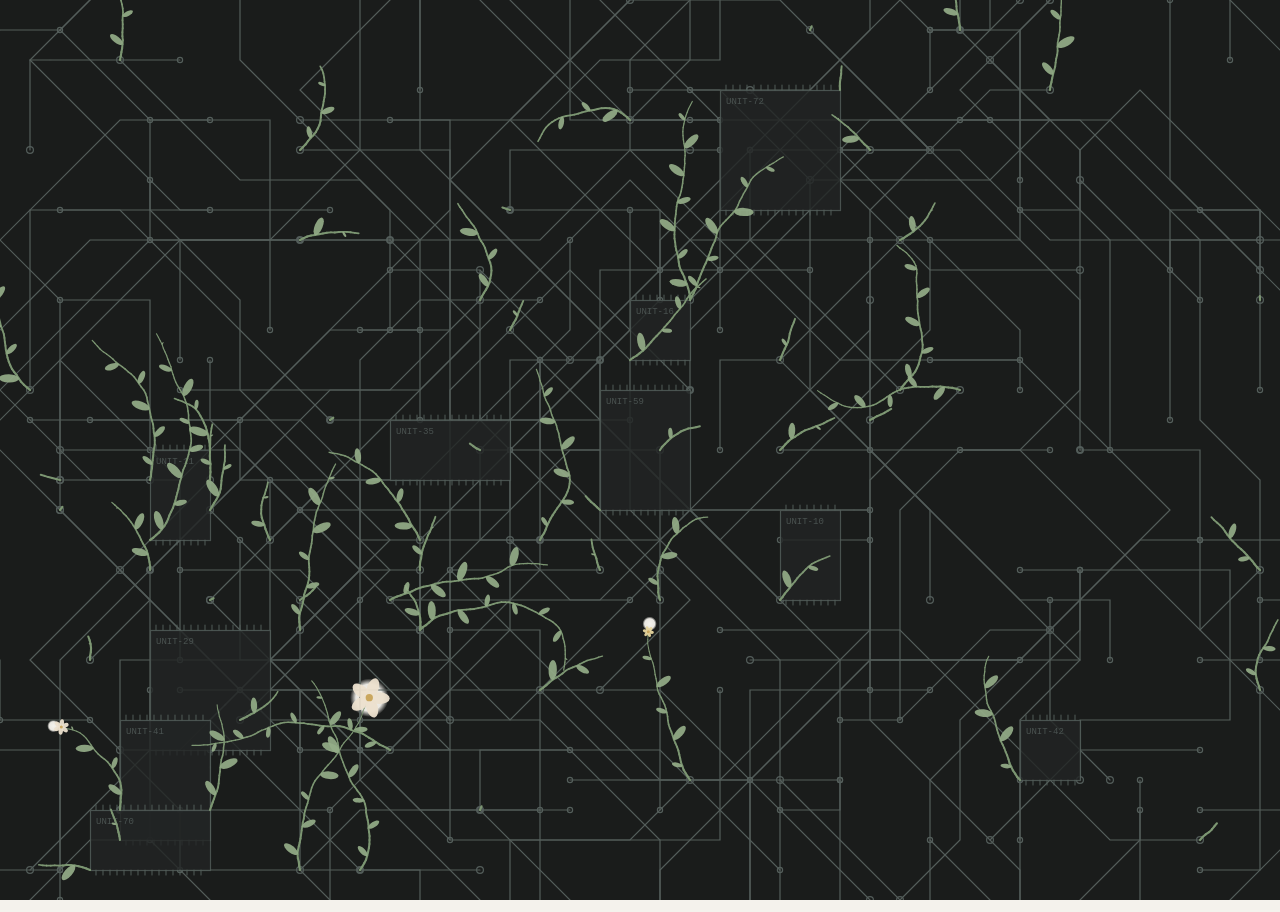
==== bloom/index.html @ b76ca967 "Add files via upload" ====
<!doctype html>
<html lang="en">
<head>
  <meta charset="utf-8">
  <meta name="viewport" content="width=device-width, initial-scale=1">

  <!-- ✏️ EDIT: your name and a one-line description (shown in browser tabs and search results) -->
  <title>Your Name</title>
  <meta name="description" content="Your Name — PhD student at Boston University.">

  <link rel="icon" href="images/favicon.svg" type="image/svg+xml">
  <link rel="preconnect" href="https://fonts.googleapis.com">
  <link rel="preconnect" href="https://fonts.gstatic.com" crossorigin>
  <link href="https://fonts.googleapis.com/css2?family=Fraunces:ital,opsz,wght@0,9..144,300;0,9..144,400;1,9..144,300&family=Inter+Tight:wght@400;500&display=swap" rel="stylesheet">
  <link rel="stylesheet" href="style.css">

  <!-- Prepares the intro animation (skipped for visitors who prefer reduced motion). -->
  <script>
    if (!matchMedia('(prefers-reduced-motion: reduce)').matches) {
      document.documentElement.classList.add('intro');
      setTimeout(function () { document.documentElement.classList.remove('intro'); }, 8000); // safety net
    }
  </script>
</head>
<body>

  <!-- Intro animation: circuits → vines and flowers → website. Drawn by script.js. -->
  <canvas class="genesis" aria-hidden="true"></canvas>

  <!-- ✏️ EDIT: your name and links -->
  <header class="top" data-rise>
    <a class="top-name" href="#">Your Name</a>
    <nav class="top-links">
      <a href="mailto:you@bu.edu">Email</a>
      <a href="https://scholar.google.com/">Scholar</a>
      <a href="https://github.com/">GitHub</a>
    </nav>
  </header>

  <main class="layout">

    <!-- ============================================================
         PHOTO
         ✏️ EDIT: put your photo in bloom/images and change the src
            below (e.g. images/profile.jpg). A 4:5 portrait works best.
         ============================================================ -->
    <figure class="portrait" data-rise>
      <div class="arch">
        <img src="images/profile.svg" alt="Photo of Your Name">
      </div>
      <!-- small botanical sprig drawn over the frame's corner -->
      <svg class="sprig" viewBox="0 0 120 160" aria-hidden="true">
        <path d="M18 158 C 26 120, 30 92, 52 58 S 84 16, 92 4" />
        <path d="M34 110 C 16 104, 10 90, 12 80 C 26 84, 34 96, 34 110 Z" />
        <path d="M44 84 C 62 84, 72 72, 74 62 C 58 62, 48 72, 44 84 Z" />
        <path d="M60 50 C 46 44, 42 32, 44 22 C 56 28, 62 38, 60 50 Z" />
        <circle cx="92" cy="6" r="4.5" />
      </svg>
    </figure>

    <section class="info">
      <!-- ✏️ EDIT: your position and name -->
      <p class="kicker" data-rise>PhD Student · Boston University</p>
      <h1 class="name" data-rise>Your <em>Name</em></h1>

      <!-- ============================================================
           ABOUT
           ✏️ EDIT: a short description of you (2–4 sentences)
           ============================================================ -->
      <p class="about" data-rise>
        I'm a PhD student at Boston University advised by Prof. Advisor Name. Replace this
        with two to four sentences about who you are: your background, what drives your research,
        and what you're up to now.
      </p>

      <!-- ============================================================
           RESEARCH INTERESTS
           ✏️ EDIT: copy one <li> per interest.
           ============================================================ -->
      <h2 class="label" data-rise>Research interests</h2>
      <ul class="interests">
        <li data-rise>
          <h3>Research interest one</h3>
          <p>One line on what you study here and why it matters.</p>
        </li>
        <li data-rise>
          <h3>Research interest two</h3>
          <p>One line on what you study here and why it matters.</p>
        </li>
        <li data-rise>
          <h3>Research interest three</h3>
          <p>One line on what you study here and why it matters.</p>
        </li>
      </ul>
    </section>
  </main>

  <!-- ✏️ EDIT: your name -->
  <footer class="foot" data-rise>
    © <span id="year">2026</span> Your Name <span class="dot">·</span> grown, not built
  </footer>

  <script src="script.js"></script>
</body>
</html>
---- bloom/style.css ----
/* ------------------------------------------------------------------
   Colors & fonts. --sage is the main accent.
   ------------------------------------------------------------------ */
:root {
  --paper: #f4f2ec;
  --paper-2: #eae7de;
  --ink: #2f302c;
  --muted: #7a7b72;
  --line: #dcd9cf;
  --sage: #7f9679;
  --sage-deep: #5d7458;
  --blush: #d6a79c;

  --serif: "Fraunces", Georgia, serif;
  --sans: "Inter Tight", system-ui, -apple-system, "Segoe UI", sans-serif;
}

*, *::before, *::after { box-sizing: border-box; }

html { background: var(--paper); }

body {
  margin: 0;
  min-height: 100svh;
  display: flex;
  flex-direction: column;
  background: var(--paper);
  color: var(--ink);
  font-family: var(--sans);
  font-size: 16px;
  line-height: 1.65;
  -webkit-font-smoothing: antialiased;
}

/* soft paper grain */
body::after {
  content: "";
  position: fixed;
  inset: 0;
  pointer-events: none;
  opacity: .35;
  mix-blend-mode: multiply;
  background: url("data:image/svg+xml;utf8,<svg xmlns='http://www.w3.org/2000/svg' width='180' height='180'><filter id='n'><feTurbulence type='fractalNoise' baseFrequency='.9' numOctaves='2' stitchTiles='stitch'/><feColorMatrix values='0 0 0 0 .45  0 0 0 0 .42  0 0 0 0 .36  0 0 0 .18 0'/></filter><rect width='100%' height='100%' filter='url(%23n)'/></svg>");
}

a { color: inherit; text-decoration: none; }
::selection { background: #dfe6da; }
:focus-visible { outline: 1px solid var(--sage-deep); outline-offset: 3px; }

/* ------------------------------------------------------------------
   Top bar
   ------------------------------------------------------------------ */
.top {
  display: flex;
  justify-content: space-between;
  align-items: baseline;
  gap: 1rem;
  width: 100%;
  max-width: 1100px;
  margin: 0 auto;
  padding: 26px 28px;
}
.top-name { font-family: var(--serif); font-size: 1.15rem; }
.top-links { display: flex; gap: 1.6rem; font-size: .9rem; color: var(--muted); }
.top-links a { transition: color .2s; }
.top-links a:hover { color: var(--sage-deep); }

/* ------------------------------------------------------------------
   Main layout
   ------------------------------------------------------------------ */
.layout {
  flex: 1;
  display: grid;
  grid-template-columns: minmax(240px, 380px) minmax(0, 1fr);
  gap: clamp(2.5rem, 7vw, 6.5rem);
  align-items: center;
  width: 100%;
  max-width: 1100px;
  margin: 0 auto;
  padding: clamp(1.5rem, 5vh, 4rem) 28px 5rem;
}

/* Portrait in an arched frame */
.portrait { position: relative; margin: 0; }
.arch {
  aspect-ratio: 4 / 5;
  overflow: hidden;
  border-radius: 999px 999px 10px 10px;
  background: var(--paper-2);
  box-shadow: 0 1px 0 var(--line), 0 30px 60px -40px rgba(60, 70, 50, .35);
}
.arch img { display: block; width: 100%; height: 100%; object-fit: cover; }

.sprig {
  position: absolute;
  left: -44px;
  bottom: -22px;
  width: 120px;
  fill: #e7ebe1;
  stroke: var(--sage);
  stroke-width: 1.3;
  stroke-linecap: round;
  pointer-events: none;
}
.sprig circle { fill: var(--blush); stroke: none; }

/* Info column */
.kicker {
  margin: 0 0 1rem;
  font-size: .78rem;
  font-weight: 500;
  letter-spacing: .16em;
  text-transform: uppercase;
  color: var(--sage-deep);
}

.name {
  margin: 0 0 1.6rem;
  font-family: var(--serif);
  font-weight: 300;
  font-size: clamp(3rem, 7.5vw, 5.6rem);
  line-height: 1;
  letter-spacing: -.02em;
}
.name em { font-style: italic; color: var(--sage-deep); }

.about {
  margin: 0 0 2.6rem;
  max-width: 56ch;
  font-size: 1.08rem;
  color: #4a4b45;
}

.label {
  display: flex;
  align-items: center;
  gap: .9rem;
  margin: 0 0 .6rem;
  font-size: .78rem;
  font-weight: 500;
  letter-spacing: .16em;
  text-transform: uppercase;
  color: var(--muted);
}
.label::after { content: ""; flex: 1; height: 1px; background: var(--line); }

.interests { list-style: none; margin: 0; padding: 0; }
.interests li {
  position: relative;
  padding: .85rem 0 .85rem 2rem;
  border-bottom: 1px solid var(--line);
}
.interests li:last-child { border-bottom: 0; }
.interests li::before {             /* little leaf bullet */
  content: "";
  position: absolute;
  left: 0;
  top: 1.2rem;
  width: 14px;
  height: 14px;
  background: var(--sage);
  border-radius: 0 100% 0 100%;
  opacity: .85;
}
.interests h3 { margin: 0; font-family: var(--serif); font-size: 1.2rem; font-weight: 400; }
.interests p { margin: .15rem 0 0; color: var(--muted); }

.foot {
  width: 100%;
  max-width: 1100px;
  margin: 0 auto;
  padding: 22px 28px 30px;
  font-size: .82rem;
  color: var(--muted);
}
.foot .dot { color: var(--sage); margin: 0 .3rem; }

/* ------------------------------------------------------------------
   Phones
   ------------------------------------------------------------------ */
@media (max-width: 760px) {
  .top { padding: 20px 16px; }
  .top-links { gap: 1rem; }
  .layout { grid-template-columns: 1fr; gap: 2.5rem; padding: 1rem 16px 3.5rem; }
  .portrait { max-width: 260px; margin-left: 24px; }
  .foot { padding: 20px 16px 26px; }
}

/* ------------------------------------------------------------------
   Intro animation states (script.js adds/removes these classes)
   ------------------------------------------------------------------ */
.genesis { display: none; }
.intro .genesis {
  display: block;
  position: fixed;
  inset: 0;
  width: 100%;
  height: 100%;
  z-index: 20;
  cursor: pointer;
  transition: opacity 1s ease, transform 1.4s cubic-bezier(.2,.7,.2,1);
}
.intro .genesis.open { opacity: 0; transform: scale(1.08); }

.intro [data-rise] { opacity: 0; transform: translateY(12px); }
.intro [data-rise].on {
  opacity: 1;
  transform: none;
  transition: opacity .9s ease, transform 1.1s cubic-bezier(.2,.7,.2,1);
}
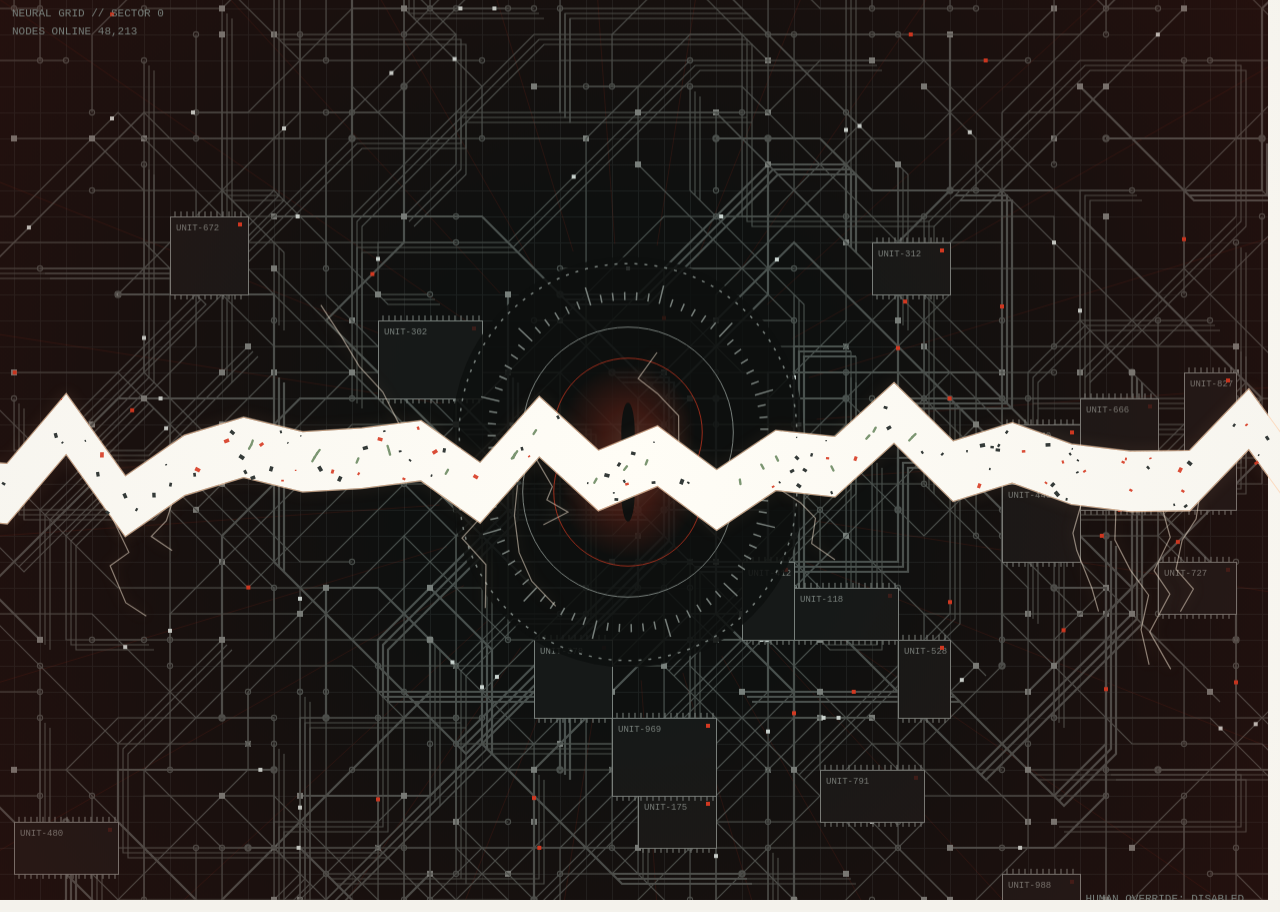
==== commit c5684c2e: "Add files via upload" ====
--- a/bloom/index.html
+++ b/bloom/index.html
@@ -24,7 +24,7 @@
 </head>
 <body>
 
-  <!-- Intro animation: circuits → vines and flowers → website. Drawn by script.js. -->
+  <!-- Intro animation: machine world → earthquake → life → website. Drawn by script.js. -->
   <canvas class="genesis" aria-hidden="true"></canvas>
 
   <!-- ✏️ EDIT: your name and links -->
--- a/bloom/style.css
+++ b/bloom/style.css
@@ -198,6 +198,7 @@
   height: 100%;
   z-index: 20;
   cursor: pointer;
+  background: #0e100f;
   transition: opacity 1s ease, transform 1.4s cubic-bezier(.2,.7,.2,1);
 }
 .intro .genesis.open { opacity: 0; transform: scale(1.08); }
